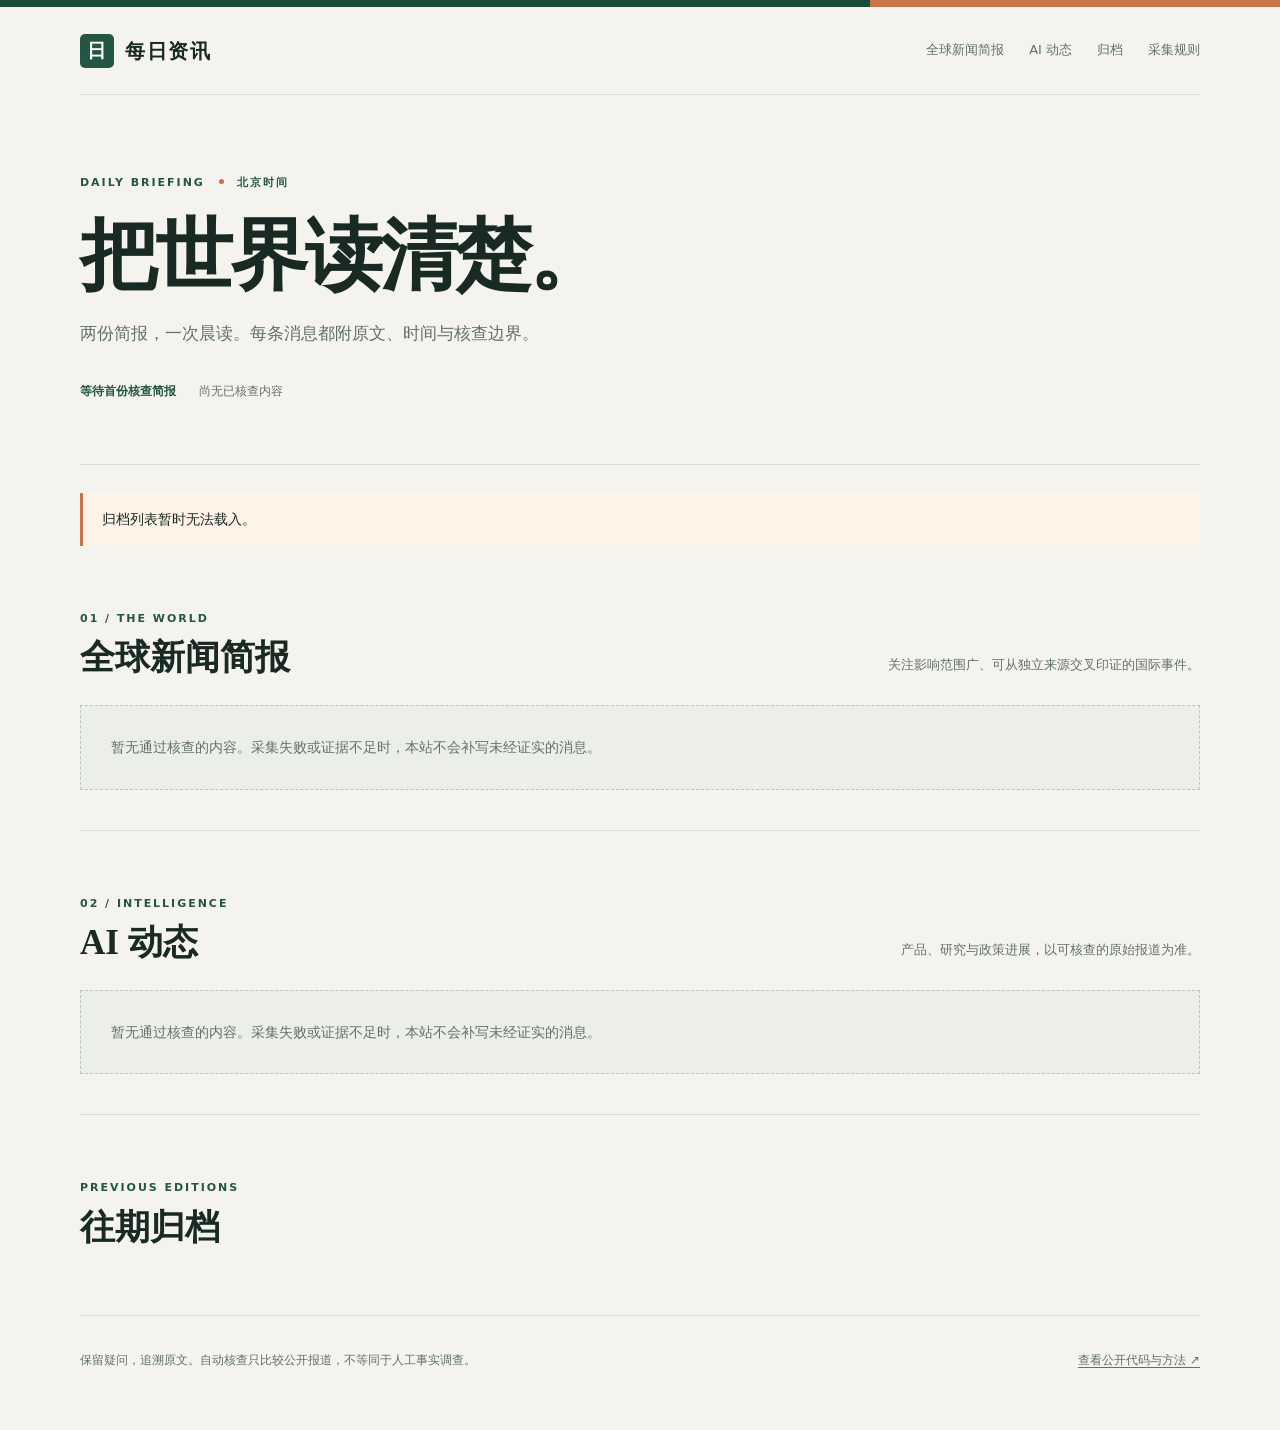
==== index.html @ 649cefb0 "Build daily news site and verified publishing workflow" ====
<!doctype html>
<html lang="zh-CN">
<head>
  <meta charset="utf-8">
  <meta name="viewport" content="width=device-width, initial-scale=1">
  <meta name="theme-color" content="#f5f3ed">
  <meta name="description" content="每日全球新闻与 AI 动态，附原文、时间与核查说明。">
  <title>每日资讯 · 全球新闻与 AI 动态</title>
  <link rel="stylesheet" href="styles.css">
  <script src="app.js" defer></script>
</head>
<body>
  <div class="topline"></div>
  <header class="site-header wrap">
    <a class="brand" href="./" aria-label="每日资讯首页"><span class="brand-mark">日</span><span>每日资讯</span></a>
    <nav aria-label="主导航"><a href="#global">全球新闻简报</a><a href="#ai">AI 动态</a><a href="#archive">归档</a><a href="skills/news-collection/SKILL.md">采集规则</a></nav>
  </header>
  <main class="wrap">
    <section class="hero" aria-labelledby="page-title">
      <div class="eyebrow">DAILY BRIEFING <span class="dot"></span> 北京时间</div>
      <h1 id="page-title">把世界读清楚。</h1>
      <p>两份简报，一次晨读。每条消息都附原文、时间与核查边界。</p>
      <div class="hero-meta"><span id="edition">正在载入最新一期…</span><span id="updated"></span></div>
    </section>
    <div id="notice" class="notice" role="status" hidden></div>
    <section id="global" class="news-section" aria-labelledby="global-title">
      <div class="section-heading"><div><span class="section-number">01 / THE WORLD</span><h2 id="global-title">全球新闻简报</h2></div><p>关注影响范围广、可从独立来源交叉印证的国际事件。</p></div>
      <div id="global-items" class="cards" aria-live="polite"></div>
    </section>
    <section id="ai" class="news-section" aria-labelledby="ai-title">
      <div class="section-heading"><div><span class="section-number">02 / INTELLIGENCE</span><h2 id="ai-title">AI 动态</h2></div><p>产品、研究与政策进展，以可核查的原始报道为准。</p></div>
      <div id="ai-items" class="cards" aria-live="polite"></div>
    </section>
    <section id="archive" class="archive-section" aria-labelledby="archive-title"><div class="section-heading"><div><span class="section-number">PREVIOUS EDITIONS</span><h2 id="archive-title">往期归档</h2></div></div><div id="archive-list" class="archive-list"></div></section>
  </main>
  <footer class="wrap"><div class="footer-rule"></div><p>保留疑问，追溯原文。自动核查只比较公开报道，不等同于人工事实调查。</p><a href="https://github.com/Zhangsfish/daily_tasks">查看公开代码与方法 ↗</a></footer>
</body>
</html>
---- styles.css ----
:root{color-scheme:light;--ink:#192923;--muted:#61716a;--line:#d7ddd4;--paper:#f5f3ed;--card:#fffefa;--green:#235743;--accent:#c97448}*{box-sizing:border-box}html{scroll-behavior:smooth}body{margin:0;background:var(--paper);color:var(--ink);font-family:system-ui,-apple-system,"PingFang SC","Microsoft YaHei",sans-serif;line-height:1.6}a{color:inherit}.wrap{width:min(1120px,calc(100% - 48px));margin:auto}.topline{height:7px;background:linear-gradient(90deg,#194d3a 0 68%,#c97448 68% 100%)}.site-header{display:flex;align-items:center;justify-content:space-between;gap:24px;min-height:88px;border-bottom:1px solid var(--line)}.brand{display:inline-flex;align-items:center;gap:11px;text-decoration:none;font-size:20px;font-weight:800;letter-spacing:.08em;white-space:nowrap}.brand-mark{display:grid;place-items:center;width:34px;height:34px;border-radius:5px;background:var(--green);color:white;font-size:19px}.site-header nav{display:flex;gap:25px;flex-wrap:wrap}.site-header nav a{font-size:13px;text-decoration:none;color:var(--muted)}.site-header nav a:hover,.archive-list a:hover,footer a:hover{color:var(--accent)}.hero{padding:79px 0 63px;border-bottom:1px solid var(--line)}.eyebrow,.section-number{font-size:11px;letter-spacing:.18em;font-weight:800;color:var(--green)}.dot{display:inline-block;width:5px;height:5px;background:var(--accent);border-radius:50%;margin:0 8px 2px}.hero h1{font-family:Georgia,"Noto Serif SC",serif;font-weight:600;font-size:clamp(42px,7vw,78px);line-height:1.16;letter-spacing:-.04em;margin:19px 0}.hero>p{font-size:17px;color:var(--muted);margin:0}.hero-meta{display:flex;gap:23px;flex-wrap:wrap;margin-top:35px;font-size:12px;font-weight:700;color:var(--green)}.hero-meta span+span{color:var(--muted);font-weight:400}.notice{margin-top:28px;padding:15px 19px;background:#fff3e7;border-left:3px solid var(--accent);font-size:14px}.news-section,.archive-section{padding:58px 0 40px;border-bottom:1px solid var(--line)}.section-heading{display:flex;justify-content:space-between;align-items:end;gap:24px;margin-bottom:25px}.section-heading h2{font-family:Georgia,"Noto Serif SC",serif;font-size:35px;line-height:1.25;margin:7px 0 0;font-weight:600}.section-heading p{max-width:340px;color:var(--muted);font-size:13px;margin:0 0 4px}.cards{display:grid;grid-template-columns:repeat(2,minmax(0,1fr));gap:16px}.card{background:var(--card);border:1px solid var(--line);padding:28px 29px;min-height:230px;display:flex;flex-direction:column}.card-top{display:flex;justify-content:space-between;gap:10px;color:var(--green);font-size:11px;font-weight:700}.card h3{font-family:Georgia,"Noto Serif SC",serif;font-size:22px;line-height:1.42;font-weight:600;margin:18px 0 15px}.card h3 a{text-decoration:none}.card h3 a:hover{text-decoration:underline;text-decoration-color:var(--accent)}.card p{font-size:12px;color:var(--muted);margin:0}.card .source-row{margin-top:auto;padding-top:20px;display:flex;flex-wrap:wrap;gap:8px 16px}.source-row a{color:var(--green);font-size:12px;text-underline-offset:3px}.uncertainty{border-top:1px solid var(--line);padding-top:14px;margin-top:18px!important}.empty{background:#ecefe9;border:1px dashed #bac8bc;padding:30px;color:var(--muted);grid-column:1/-1;font-size:14px}.archive-list{display:flex;gap:12px;flex-wrap:wrap}.archive-list button{background:var(--card);border:1px solid var(--line);padding:10px 16px;cursor:pointer;font:inherit;color:var(--green)}.archive-list button:hover,.archive-list button[aria-current="true"]{border-color:var(--green);background:#e6eee7}footer{padding:35px 0 60px;display:flex;justify-content:space-between;gap:20px;color:var(--muted);font-size:12px}.footer-rule{display:none}footer p{margin:0}footer a{white-space:nowrap;text-underline-offset:3px}@media(max-width:700px){.wrap{width:min(100% - 32px,1120px)}.site-header{align-items:flex-start;flex-direction:column;padding:18px 0;gap:13px}.site-header nav{gap:10px 17px}.hero{padding:56px 0}.section-heading{display:block}.section-heading p{margin-top:10px}.cards{grid-template-columns:1fr}.card{min-height:0}footer{flex-direction:column}}
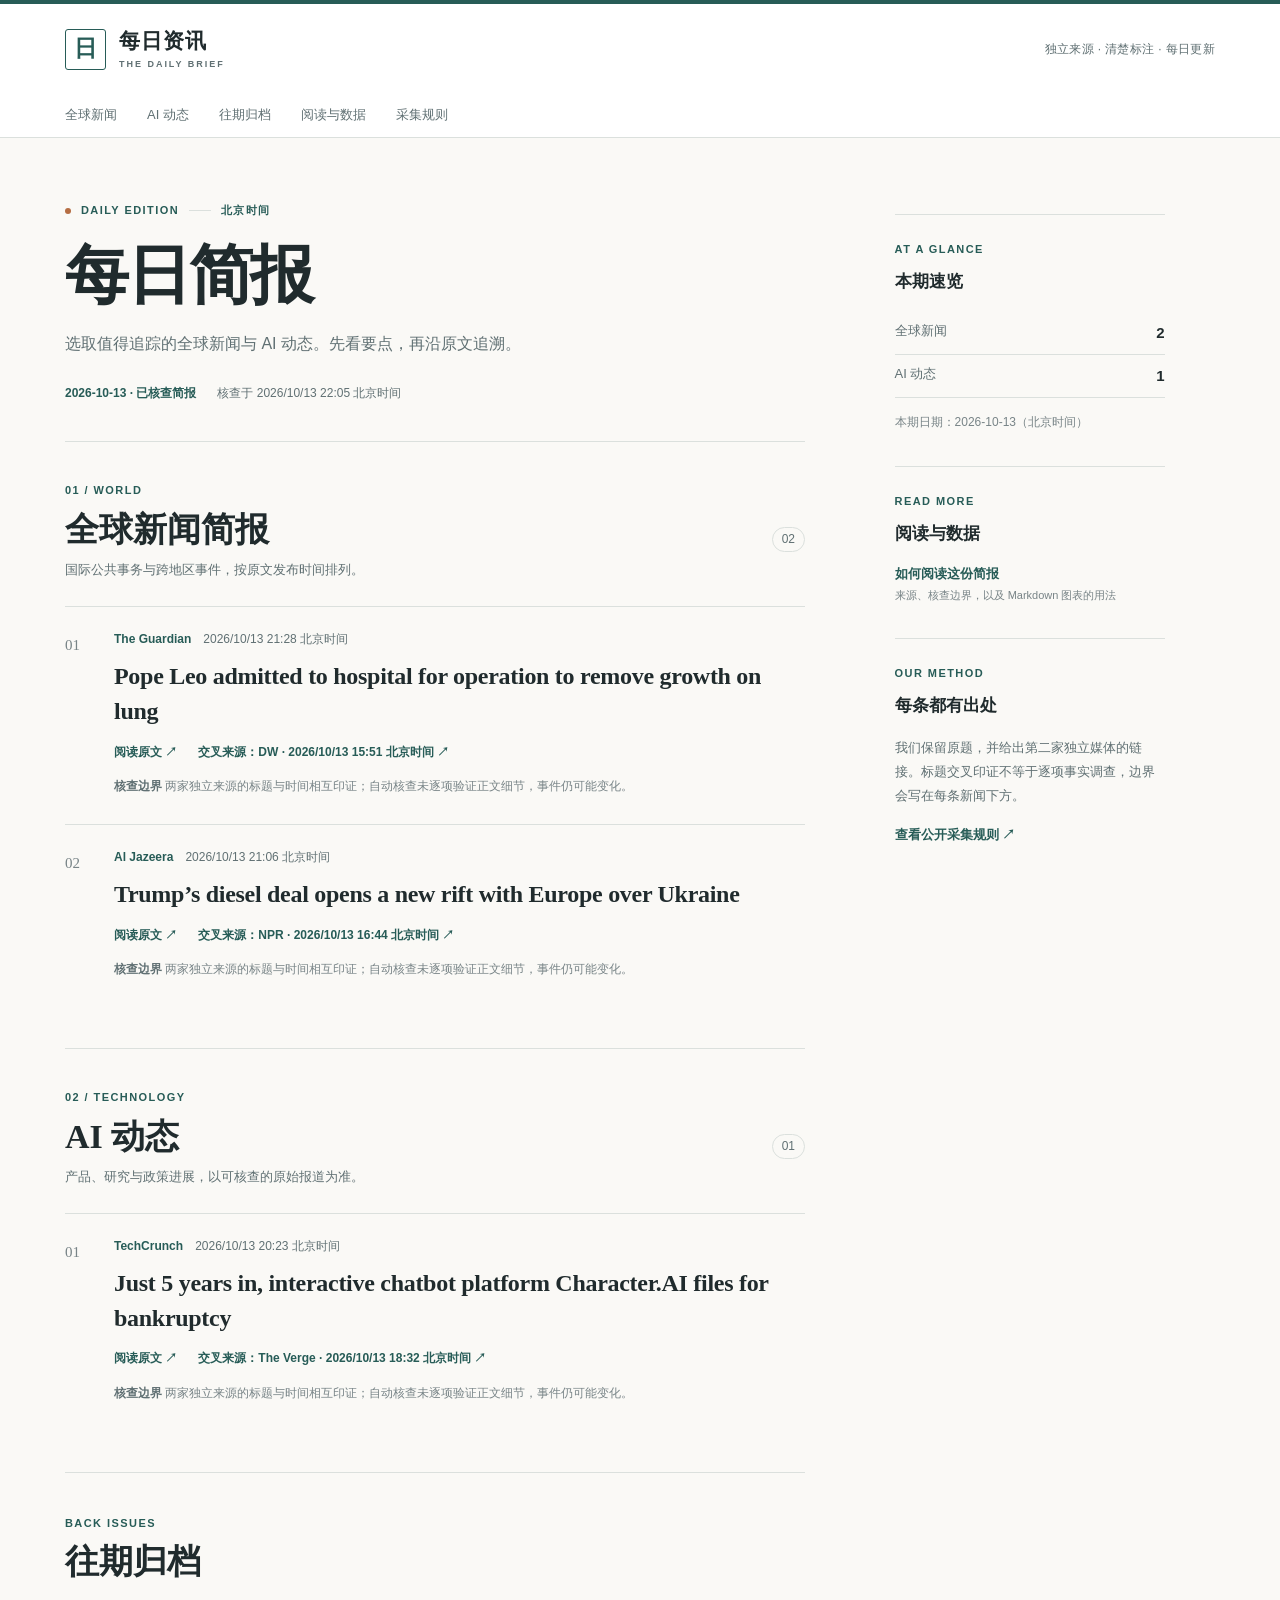
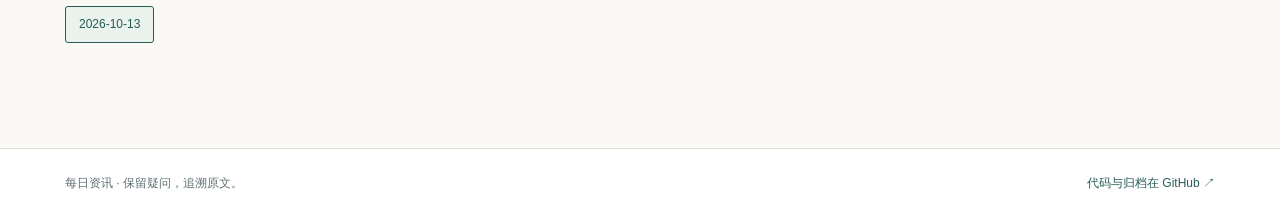
==== commit a1f1600b: "Redesign news reader and add Markdown chart articles" ====
--- a/index.html
+++ b/index.html
@@ -3,36 +3,85 @@
 <head>
   <meta charset="utf-8">
   <meta name="viewport" content="width=device-width, initial-scale=1">
-  <meta name="theme-color" content="#f5f3ed">
-  <meta name="description" content="每日全球新闻与 AI 动态，附原文、时间与核查说明。">
+  <meta name="theme-color" content="#faf9f6">
+  <meta name="description" content="每日全球新闻与 AI 动态。原文可追溯，时间与核查边界清晰可见。">
   <title>每日资讯 · 全球新闻与 AI 动态</title>
+  <link rel="icon" href="favicon.svg" type="image/svg+xml">
   <link rel="stylesheet" href="styles.css">
   <script src="app.js" defer></script>
 </head>
 <body>
-  <div class="topline"></div>
-  <header class="site-header wrap">
-    <a class="brand" href="./" aria-label="每日资讯首页"><span class="brand-mark">日</span><span>每日资讯</span></a>
-    <nav aria-label="主导航"><a href="#global">全球新闻简报</a><a href="#ai">AI 动态</a><a href="#archive">归档</a><a href="skills/news-collection/SKILL.md">采集规则</a></nav>
+  <a class="skip-link" href="#main">跳到正文</a>
+  <header class="site-header">
+    <div class="masthead wrap">
+      <a class="brand" href="./" aria-label="每日资讯首页">
+        <span class="brand-symbol" aria-hidden="true">日</span>
+        <span class="brand-name">每日资讯<small>THE DAILY BRIEF</small></span>
+      </a>
+      <div class="masthead-note">独立来源 · 清楚标注 · 每日更新</div>
+    </div>
+    <nav class="site-nav wrap" aria-label="主导航">
+      <a href="#global">全球新闻</a>
+      <a href="#ai">AI 动态</a>
+      <a href="#archive">往期归档</a>
+      <a href="article.html?slug=reading-guide">阅读与数据</a>
+      <a href="skills/news-collection/SKILL.md">采集规则</a>
+    </nav>
   </header>
-  <main class="wrap">
-    <section class="hero" aria-labelledby="page-title">
-      <div class="eyebrow">DAILY BRIEFING <span class="dot"></span> 北京时间</div>
-      <h1 id="page-title">把世界读清楚。</h1>
-      <p>两份简报，一次晨读。每条消息都附原文、时间与核查边界。</p>
-      <div class="hero-meta"><span id="edition">正在载入最新一期…</span><span id="updated"></span></div>
-    </section>
-    <div id="notice" class="notice" role="status" hidden></div>
-    <section id="global" class="news-section" aria-labelledby="global-title">
-      <div class="section-heading"><div><span class="section-number">01 / THE WORLD</span><h2 id="global-title">全球新闻简报</h2></div><p>关注影响范围广、可从独立来源交叉印证的国际事件。</p></div>
-      <div id="global-items" class="cards" aria-live="polite"></div>
-    </section>
-    <section id="ai" class="news-section" aria-labelledby="ai-title">
-      <div class="section-heading"><div><span class="section-number">02 / INTELLIGENCE</span><h2 id="ai-title">AI 动态</h2></div><p>产品、研究与政策进展，以可核查的原始报道为准。</p></div>
-      <div id="ai-items" class="cards" aria-live="polite"></div>
-    </section>
-    <section id="archive" class="archive-section" aria-labelledby="archive-title"><div class="section-heading"><div><span class="section-number">PREVIOUS EDITIONS</span><h2 id="archive-title">往期归档</h2></div></div><div id="archive-list" class="archive-list"></div></section>
+
+  <main id="main" class="wrap page-grid">
+    <div class="primary-column">
+      <section class="intro" aria-labelledby="page-title">
+        <div class="overline"><span class="live-dot" aria-hidden="true"></span> DAILY EDITION <span class="overline-rule"></span> 北京时间</div>
+        <h1 id="page-title">每日简报</h1>
+        <p class="intro-description">选取值得追踪的全球新闻与 AI 动态。先看要点，再沿原文追溯。</p>
+        <div class="edition-meta"><span id="edition">正在载入最新一期…</span><span id="updated"></span></div>
+      </section>
+
+      <div id="notice" class="notice" role="status" hidden></div>
+
+      <section id="global" class="news-section" aria-labelledby="global-title">
+        <div class="section-heading"><div><span class="section-kicker">01 / WORLD</span><h2 id="global-title">全球新闻简报</h2></div><span class="section-count" id="global-count"></span></div>
+        <p class="section-description">国际公共事务与跨地区事件，按原文发布时间排列。</p>
+        <div id="global-items" class="story-list" aria-live="polite"></div>
+      </section>
+
+      <section id="ai" class="news-section" aria-labelledby="ai-title">
+        <div class="section-heading"><div><span class="section-kicker">02 / TECHNOLOGY</span><h2 id="ai-title">AI 动态</h2></div><span class="section-count" id="ai-count"></span></div>
+        <p class="section-description">产品、研究与政策进展，以可核查的原始报道为准。</p>
+        <div id="ai-items" class="story-list" aria-live="polite"></div>
+      </section>
+
+      <section id="archive" class="archive-section" aria-labelledby="archive-title">
+        <div class="section-heading"><div><span class="section-kicker">BACK ISSUES</span><h2 id="archive-title">往期归档</h2></div></div>
+        <div id="archive-list" class="archive-list"></div>
+      </section>
+    </div>
+
+    <aside class="sidebar" aria-label="简报说明">
+      <section class="side-block">
+        <span class="side-kicker">AT A GLANCE</span>
+        <h2>本期速览</h2>
+        <div class="side-stat"><span>全球新闻</span><strong id="side-global-count">—</strong></div>
+        <div class="side-stat"><span>AI 动态</span><strong id="side-ai-count">—</strong></div>
+        <p id="side-date" class="side-note">等待简报载入</p>
+      </section>
+      <section class="side-block">
+        <span class="side-kicker">READ MORE</span>
+        <h2>阅读与数据</h2>
+        <div id="notes-list" class="notes-list"><span class="side-note">正在载入…</span></div>
+      </section>
+      <section class="side-block side-method">
+        <span class="side-kicker">OUR METHOD</span>
+        <h2>每条都有出处</h2>
+        <p>我们保留原题，并给出第二家独立媒体的链接。标题交叉印证不等于逐项事实调查，边界会写在每条新闻下方。</p>
+        <a href="skills/news-collection/SKILL.md">查看公开采集规则 <span aria-hidden="true">↗</span></a>
+      </section>
+    </aside>
   </main>
-  <footer class="wrap"><div class="footer-rule"></div><p>保留疑问，追溯原文。自动核查只比较公开报道，不等同于人工事实调查。</p><a href="https://github.com/Zhangsfish/daily_tasks">查看公开代码与方法 ↗</a></footer>
+
+  <footer class="site-footer">
+    <div class="wrap footer-inner"><span>每日资讯 · 保留疑问，追溯原文。</span><a href="https://github.com/Zhangsfish/daily_tasks">代码与归档在 GitHub <span aria-hidden="true">↗</span></a></div>
+  </footer>
 </body>
 </html>
--- a/styles.css
+++ b/styles.css
@@ -1 +1,154 @@
-:root{color-scheme:light;--ink:#192923;--muted:#61716a;--line:#d7ddd4;--paper:#f5f3ed;--card:#fffefa;--green:#235743;--accent:#c97448}*{box-sizing:border-box}html{scroll-behavior:smooth}body{margin:0;background:var(--paper);color:var(--ink);font-family:system-ui,-apple-system,"PingFang SC","Microsoft YaHei",sans-serif;line-height:1.6}a{color:inherit}.wrap{width:min(1120px,calc(100% - 48px));margin:auto}.topline{height:7px;background:linear-gradient(90deg,#194d3a 0 68%,#c97448 68% 100%)}.site-header{display:flex;align-items:center;justify-content:space-between;gap:24px;min-height:88px;border-bottom:1px solid var(--line)}.brand{display:inline-flex;align-items:center;gap:11px;text-decoration:none;font-size:20px;font-weight:800;letter-spacing:.08em;white-space:nowrap}.brand-mark{display:grid;place-items:center;width:34px;height:34px;border-radius:5px;background:var(--green);color:white;font-size:19px}.site-header nav{display:flex;gap:25px;flex-wrap:wrap}.site-header nav a{font-size:13px;text-decoration:none;color:var(--muted)}.site-header nav a:hover,.archive-list a:hover,footer a:hover{color:var(--accent)}.hero{padding:79px 0 63px;border-bottom:1px solid var(--line)}.eyebrow,.section-number{font-size:11px;letter-spacing:.18em;font-weight:800;color:var(--green)}.dot{display:inline-block;width:5px;height:5px;background:var(--accent);border-radius:50%;margin:0 8px 2px}.hero h1{font-family:Georgia,"Noto Serif SC",serif;font-weight:600;font-size:clamp(42px,7vw,78px);line-height:1.16;letter-spacing:-.04em;margin:19px 0}.hero>p{font-size:17px;color:var(--muted);margin:0}.hero-meta{display:flex;gap:23px;flex-wrap:wrap;margin-top:35px;font-size:12px;font-weight:700;color:var(--green)}.hero-meta span+span{color:var(--muted);font-weight:400}.notice{margin-top:28px;padding:15px 19px;background:#fff3e7;border-left:3px solid var(--accent);font-size:14px}.news-section,.archive-section{padding:58px 0 40px;border-bottom:1px solid var(--line)}.section-heading{display:flex;justify-content:space-between;align-items:end;gap:24px;margin-bottom:25px}.section-heading h2{font-family:Georgia,"Noto Serif SC",serif;font-size:35px;line-height:1.25;margin:7px 0 0;font-weight:600}.section-heading p{max-width:340px;color:var(--muted);font-size:13px;margin:0 0 4px}.cards{display:grid;grid-template-columns:repeat(2,minmax(0,1fr));gap:16px}.card{background:var(--card);border:1px solid var(--line);padding:28px 29px;min-height:230px;display:flex;flex-direction:column}.card-top{display:flex;justify-content:space-between;gap:10px;color:var(--green);font-size:11px;font-weight:700}.card h3{font-family:Georgia,"Noto Serif SC",serif;font-size:22px;line-height:1.42;font-weight:600;margin:18px 0 15px}.card h3 a{text-decoration:none}.card h3 a:hover{text-decoration:underline;text-decoration-color:var(--accent)}.card p{font-size:12px;color:var(--muted);margin:0}.card .source-row{margin-top:auto;padding-top:20px;display:flex;flex-wrap:wrap;gap:8px 16px}.source-row a{color:var(--green);font-size:12px;text-underline-offset:3px}.uncertainty{border-top:1px solid var(--line);padding-top:14px;margin-top:18px!important}.empty{background:#ecefe9;border:1px dashed #bac8bc;padding:30px;color:var(--muted);grid-column:1/-1;font-size:14px}.archive-list{display:flex;gap:12px;flex-wrap:wrap}.archive-list button{background:var(--card);border:1px solid var(--line);padding:10px 16px;cursor:pointer;font:inherit;color:var(--green)}.archive-list button:hover,.archive-list button[aria-current="true"]{border-color:var(--green);background:#e6eee7}footer{padding:35px 0 60px;display:flex;justify-content:space-between;gap:20px;color:var(--muted);font-size:12px}.footer-rule{display:none}footer p{margin:0}footer a{white-space:nowrap;text-underline-offset:3px}@media(max-width:700px){.wrap{width:min(100% - 32px,1120px)}.site-header{align-items:flex-start;flex-direction:column;padding:18px 0;gap:13px}.site-header nav{gap:10px 17px}.hero{padding:56px 0}.section-heading{display:block}.section-heading p{margin-top:10px}.cards{grid-template-columns:1fr}.card{min-height:0}footer{flex-direction:column}}
+:root {
+  color-scheme: light;
+  --paper: #faf9f6;
+  --surface: #ffffff;
+  --ink: #202b2d;
+  --muted: #607073;
+  --soft: #788487;
+  --line: #dbe0dd;
+  --accent: #275c57;
+  --accent-soft: #eaf2ee;
+  --warm: #b56d43;
+  --measure: 740px;
+}
+
+* { box-sizing: border-box; }
+html { scroll-behavior: smooth; }
+body { margin: 0; background: var(--paper); color: var(--ink); font-family: -apple-system, BlinkMacSystemFont, "Segoe UI", "PingFang SC", "Microsoft YaHei", sans-serif; line-height: 1.6; }
+button, input { font: inherit; }
+a { color: inherit; }
+a:focus-visible, button:focus-visible { outline: 2px solid var(--accent); outline-offset: 4px; }
+.wrap { width: min(1150px, calc(100% - 52px)); margin-inline: auto; }
+.skip-link { position: absolute; top: -60px; left: 16px; z-index: 10; background: var(--ink); color: white; padding: 8px 14px; }
+.skip-link:focus { top: 10px; }
+
+.site-header { border-top: 4px solid var(--accent); border-bottom: 1px solid var(--line); background: var(--surface); }
+.masthead { min-height: 91px; display: flex; align-items: center; justify-content: space-between; gap: 24px; }
+.brand { display: inline-flex; align-items: center; gap: 13px; text-decoration: none; }
+.brand-symbol { display: grid; place-items: center; width: 41px; height: 41px; border: 1px solid var(--accent); border-radius: 3px; color: var(--accent); font-family: Georgia, "Noto Serif SC", serif; font-size: 23px; font-weight: 700; }
+.brand-name { display: flex; flex-direction: column; color: var(--ink); font-size: 21px; font-weight: 750; letter-spacing: .05em; line-height: 1.17; }
+.brand-name small { margin-top: 5px; color: var(--muted); font-size: 9px; font-weight: 700; letter-spacing: .22em; }
+.masthead-note { color: var(--muted); font-size: 12px; letter-spacing: .03em; }
+.site-nav { display: flex; align-items: center; gap: 30px; min-height: 42px; }
+.site-nav a { align-self: stretch; display: inline-flex; align-items: center; border-bottom: 2px solid transparent; color: var(--muted); font-size: 13px; text-decoration: none; white-space: nowrap; }
+.site-nav a:hover, .site-nav a[aria-current="page"] { border-bottom-color: var(--accent); color: var(--accent); }
+
+.page-grid, .article-layout { display: grid; grid-template-columns: minmax(0, var(--measure)) minmax(220px, 270px); column-gap: clamp(44px, 7vw, 112px); align-items: start; padding-top: 64px; padding-bottom: 95px; }
+.primary-column, .article-main { min-width: 0; }
+.intro { padding-bottom: 38px; }
+.overline, .section-kicker, .side-kicker { color: var(--accent); font-size: 11px; font-weight: 750; letter-spacing: .13em; }
+.overline { display: flex; align-items: center; gap: 10px; }
+.live-dot { display: inline-block; width: 6px; height: 6px; border-radius: 50%; background: var(--warm); }
+.overline-rule { width: 22px; height: 1px; background: var(--line); }
+.intro h1, .article-header h1 { margin: 17px 0 14px; font-family: Georgia, "Noto Serif SC", serif; font-size: clamp(44px, 5vw, 65px); font-weight: 600; letter-spacing: -.035em; line-height: 1.22; }
+.intro-description { margin: 0; color: var(--muted); font-size: 16px; line-height: 1.9; }
+.edition-meta { display: flex; flex-wrap: wrap; gap: 8px 21px; margin-top: 25px; color: var(--muted); font-size: 12px; }
+.edition-meta span:first-child { color: var(--accent); font-weight: 700; }
+.notice { margin: 4px 0 25px; padding: 12px 16px; border-left: 3px solid var(--warm); background: #fff3ea; color: #654c3a; font-size: 13px; }
+
+.news-section { padding: 34px 0 41px; border-top: 1px solid var(--line); scroll-margin-top: 20px; }
+.section-heading { display: flex; align-items: end; justify-content: space-between; gap: 20px; }
+.section-heading h2 { margin: 6px 0 0; font-family: Georgia, "Noto Serif SC", serif; font-size: clamp(27px, 3vw, 34px); font-weight: 600; line-height: 1.3; }
+.section-count { min-width: 33px; padding: 2px 9px; border: 1px solid var(--line); border-radius: 99px; color: var(--muted); font-size: 12px; text-align: center; }
+.section-description { margin: 8px 0 25px; color: var(--muted); font-size: 13px; }
+.story { display: grid; grid-template-columns: 35px minmax(0, 1fr); gap: 14px; padding: 23px 0 27px; border-top: 1px solid var(--line); }
+.story-number { padding-top: 3px; color: var(--soft); font-family: Georgia, serif; font-size: 15px; }
+.story-meta { display: flex; flex-wrap: wrap; align-items: center; gap: 6px 12px; color: var(--muted); font-size: 12px; }
+.story-source { color: var(--accent); font-weight: 700; }
+.story-title { margin: 10px 0 14px; font-family: Georgia, "Noto Serif SC", serif; font-size: clamp(20px, 2.2vw, 24px); font-weight: 600; line-height: 1.45; letter-spacing: -.012em; }
+.story-title a { text-decoration: none; }
+.story-title a:hover { color: var(--accent); text-decoration: underline; text-decoration-thickness: 1px; text-underline-offset: 4px; }
+.story-links { display: flex; flex-wrap: wrap; gap: 7px 21px; }
+.story-links a { color: var(--accent); font-size: 12px; font-weight: 650; text-decoration: none; }
+.story-links a:hover { text-decoration: underline; text-underline-offset: 3px; }
+.story-uncertainty { margin: 14px 0 0; color: var(--soft); font-size: 12px; line-height: 1.75; }
+.story-uncertainty strong { color: var(--muted); font-weight: 650; }
+.empty { padding: 24px 0; border-top: 1px solid var(--line); color: var(--muted); font-size: 14px; line-height: 1.8; }
+
+.archive-section { padding: 36px 0 10px; border-top: 1px solid var(--line); scroll-margin-top: 20px; }
+.archive-list { display: flex; flex-wrap: wrap; gap: 10px; margin-top: 22px; }
+.archive-list button { padding: 8px 13px; border: 1px solid var(--line); border-radius: 3px; background: var(--surface); color: var(--muted); font-size: 12px; cursor: pointer; }
+.archive-list button:hover, .archive-list button[aria-current="true"] { border-color: var(--accent); color: var(--accent); background: var(--accent-soft); }
+
+.sidebar { min-width: 0; padding-top: 12px; }
+.side-block { padding: 20px 0 26px; border-top: 1px solid var(--line); }
+.side-block + .side-block { margin-top: 8px; }
+.side-block h2 { margin: 7px 0 17px; font-size: 17px; font-weight: 690; }
+.side-stat { display: flex; justify-content: space-between; gap: 12px; padding: 9px 0; border-bottom: 1px solid var(--line); color: var(--muted); font-size: 13px; }
+.side-stat strong { color: var(--ink); font-size: 15px; }
+.side-note { display: block; margin: 14px 0 0; color: var(--soft); font-size: 12px; line-height: 1.7; }
+.side-method p { margin: 0 0 13px; color: var(--muted); font-size: 13px; line-height: 1.85; }
+.side-method a, .note-link { color: var(--accent); font-size: 13px; font-weight: 650; text-decoration: none; }
+.side-method a:hover, .note-link:hover { text-decoration: underline; text-underline-offset: 3px; }
+.notes-list { display: grid; gap: 12px; }
+.note-link { display: grid; gap: 2px; }
+.note-link small { color: var(--soft); font-size: 11px; font-weight: 400; }
+
+.site-footer { border-top: 1px solid var(--line); background: var(--surface); }
+.footer-inner { display: flex; justify-content: space-between; flex-wrap: wrap; gap: 12px; padding-block: 25px; color: var(--muted); font-size: 12px; }
+.footer-inner a { color: var(--accent); text-decoration: none; }
+.footer-inner a:hover { text-decoration: underline; }
+
+.article-layout { padding-top: 52px; }
+.back-link { color: var(--accent); font-size: 12px; text-decoration: none; }
+.back-link:hover { text-decoration: underline; }
+.article-header { padding: 47px 0 34px; border-bottom: 1px solid var(--line); }
+.article-header h1 { font-size: clamp(39px, 5vw, 57px); }
+.article-header p { margin: 0; color: var(--muted); font-size: 16px; line-height: 1.8; }
+.article-header .edition-meta { margin-top: 19px; }
+.article-sidebar { padding-top: 48px; }
+.article-toc { display: grid; gap: 11px; }
+.article-toc a { color: var(--muted); font-size: 13px; text-decoration: none; }
+.article-toc a:hover { color: var(--accent); text-decoration: underline; }
+
+.prose { color: var(--ink); font-size: 16px; line-height: 1.88; overflow-wrap: break-word; }
+.prose h2, .prose h3 { scroll-margin-top: 24px; font-family: Georgia, "Noto Serif SC", serif; line-height: 1.35; }
+.prose h2 { margin: 48px 0 17px; padding-top: 28px; border-top: 1px solid var(--line); font-size: 27px; }
+.prose h3 { margin: 32px 0 12px; font-size: 21px; }
+.prose p, .prose ul, .prose ol, .prose blockquote, .prose table { margin: 0 0 21px; }
+.prose li { padding-left: 4px; }
+.prose li + li { margin-top: 5px; }
+.prose a { color: var(--accent); text-decoration-thickness: 1px; text-underline-offset: 3px; }
+.prose blockquote { margin-inline: 0; padding: 2px 0 2px 18px; border-left: 3px solid var(--accent); color: var(--muted); }
+.prose blockquote p:last-child { margin-bottom: 0; }
+.prose code { padding: 2px 5px; border-radius: 3px; background: #eff1ef; font-size: .87em; }
+.prose pre { max-width: 100%; overflow-x: auto; padding: 18px 20px; border: 1px solid var(--line); border-radius: 4px; background: #f2f3f0; font-size: 13px; line-height: 1.6; }
+.prose pre code { padding: 0; background: transparent; }
+.prose img { max-width: 100%; height: auto; }
+.prose table { display: block; width: 100%; max-width: 100%; overflow-x: auto; border-collapse: collapse; font-size: 14px; }
+.prose th, .prose td { padding: 9px 15px; border: 1px solid var(--line); text-align: left; }
+.prose th { background: #f1f4f1; }
+.prose hr { height: 1px; margin: 32px 0; border: 0; background: var(--line); }
+
+.chart { margin: 28px 0 32px; padding: 20px 22px 17px; border: 1px solid var(--line); border-radius: 4px; background: var(--surface); }
+.chart-title { margin: 0 0 4px; font-size: 16px; font-weight: 690; }
+.chart-svg { display: block; width: 100%; height: auto; margin-top: 9px; }
+.chart-caption { display: flex; flex-wrap: wrap; gap: 5px 15px; margin-top: 8px; color: var(--muted); font-size: 11px; line-height: 1.5; }
+.chart-caption a { font-size: inherit; }
+.chart-error { color: #9b4c34; font-size: 13px; }
+
+@media (max-width: 900px) {
+  .page-grid, .article-layout { grid-template-columns: minmax(0, 1fr); gap: 50px; }
+  .primary-column, .article-main { width: min(100%, var(--measure)); }
+  .sidebar { display: grid; grid-template-columns: repeat(2, minmax(0, 1fr)); gap: 0 28px; width: min(100%, var(--measure)); padding-top: 0; }
+  .side-block + .side-block { margin-top: 0; }
+  .article-sidebar { padding-top: 0; }
+}
+@media (max-width: 620px) {
+  .wrap { width: min(100% - 32px, 1150px); }
+  .masthead { min-height: 79px; }
+  .masthead-note { display: none; }
+  .site-nav { gap: 22px; overflow-x: auto; }
+  .page-grid, .article-layout { padding-top: 43px; padding-bottom: 58px; }
+  .intro { padding-bottom: 30px; }
+  .story { grid-template-columns: 24px minmax(0, 1fr); gap: 10px; }
+  .story-title { font-size: 21px; }
+  .sidebar { grid-template-columns: 1fr; }
+  .side-block + .side-block { margin-top: 4px; }
+  .article-header { padding-top: 36px; }
+  .prose { font-size: 15px; }
+  .chart { padding: 15px 12px; }
+}
+@media (prefers-reduced-motion: reduce) {
+  html { scroll-behavior: auto; }
+}
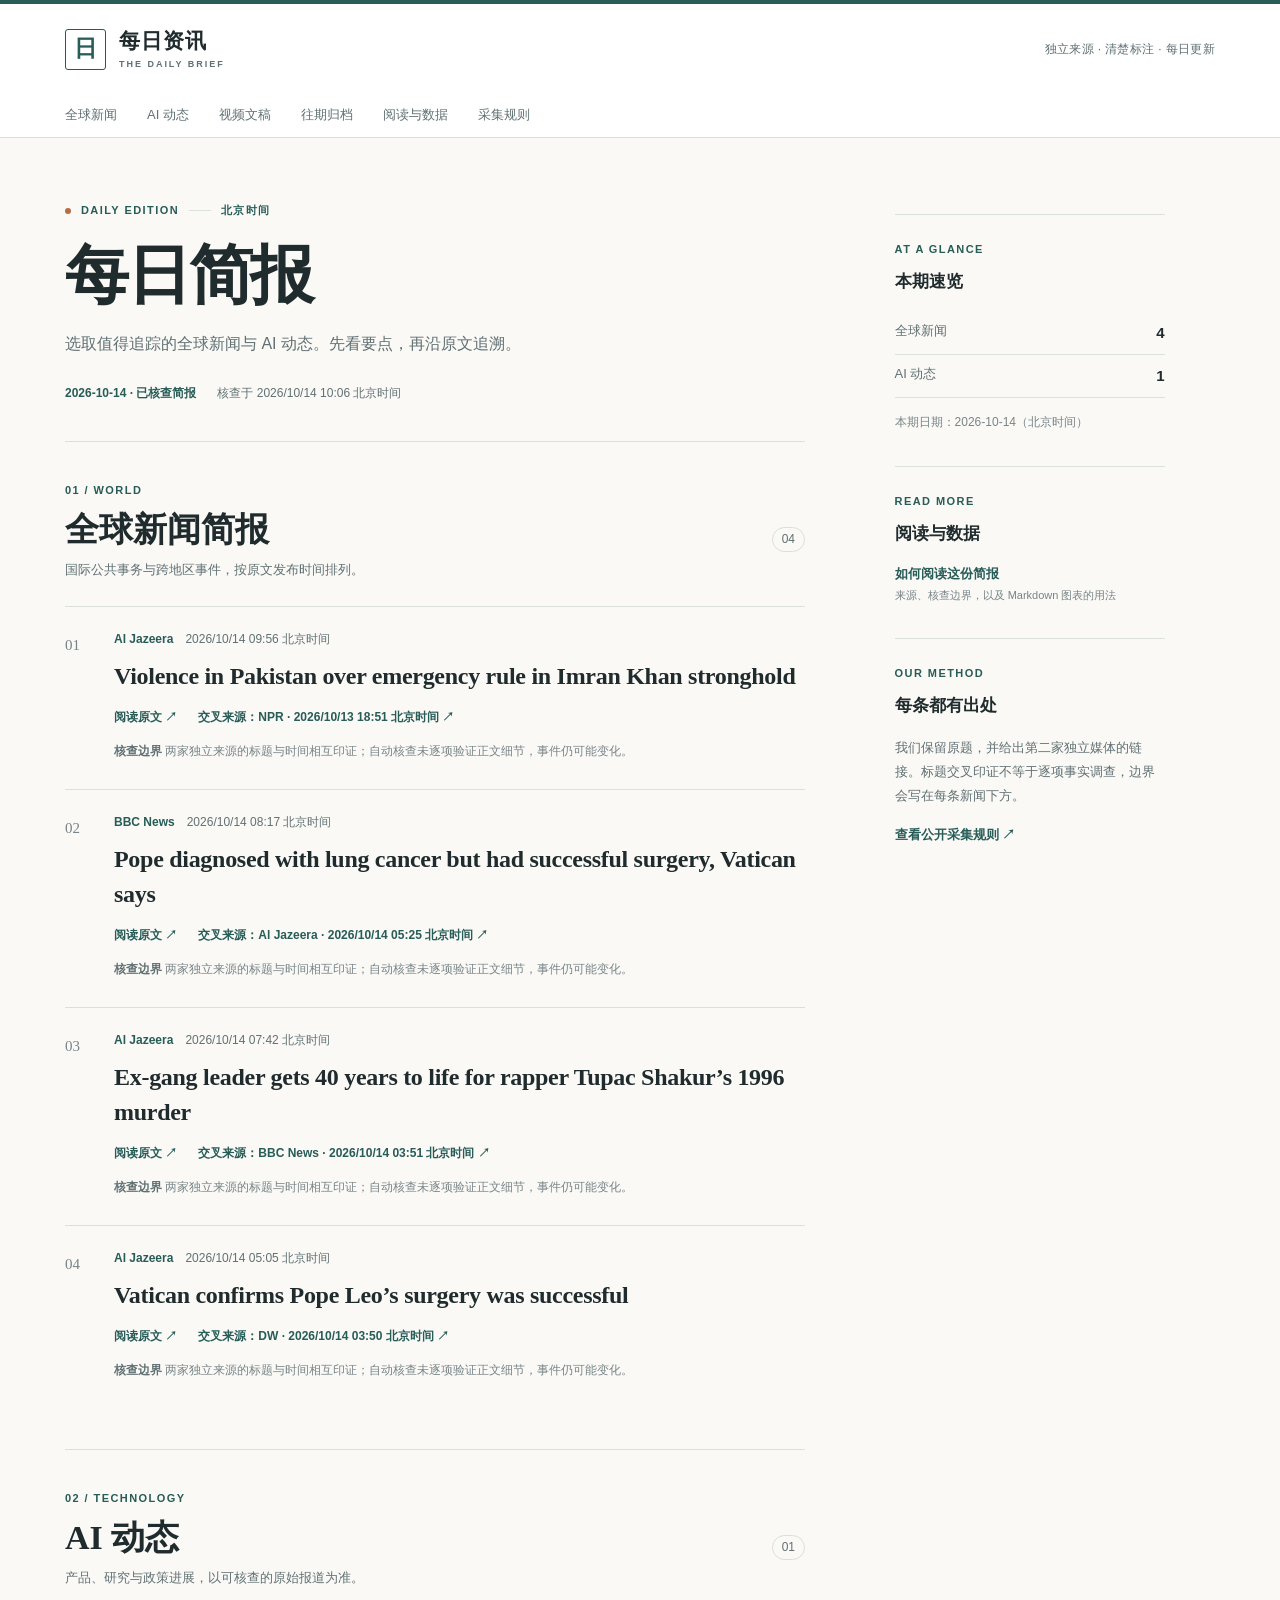
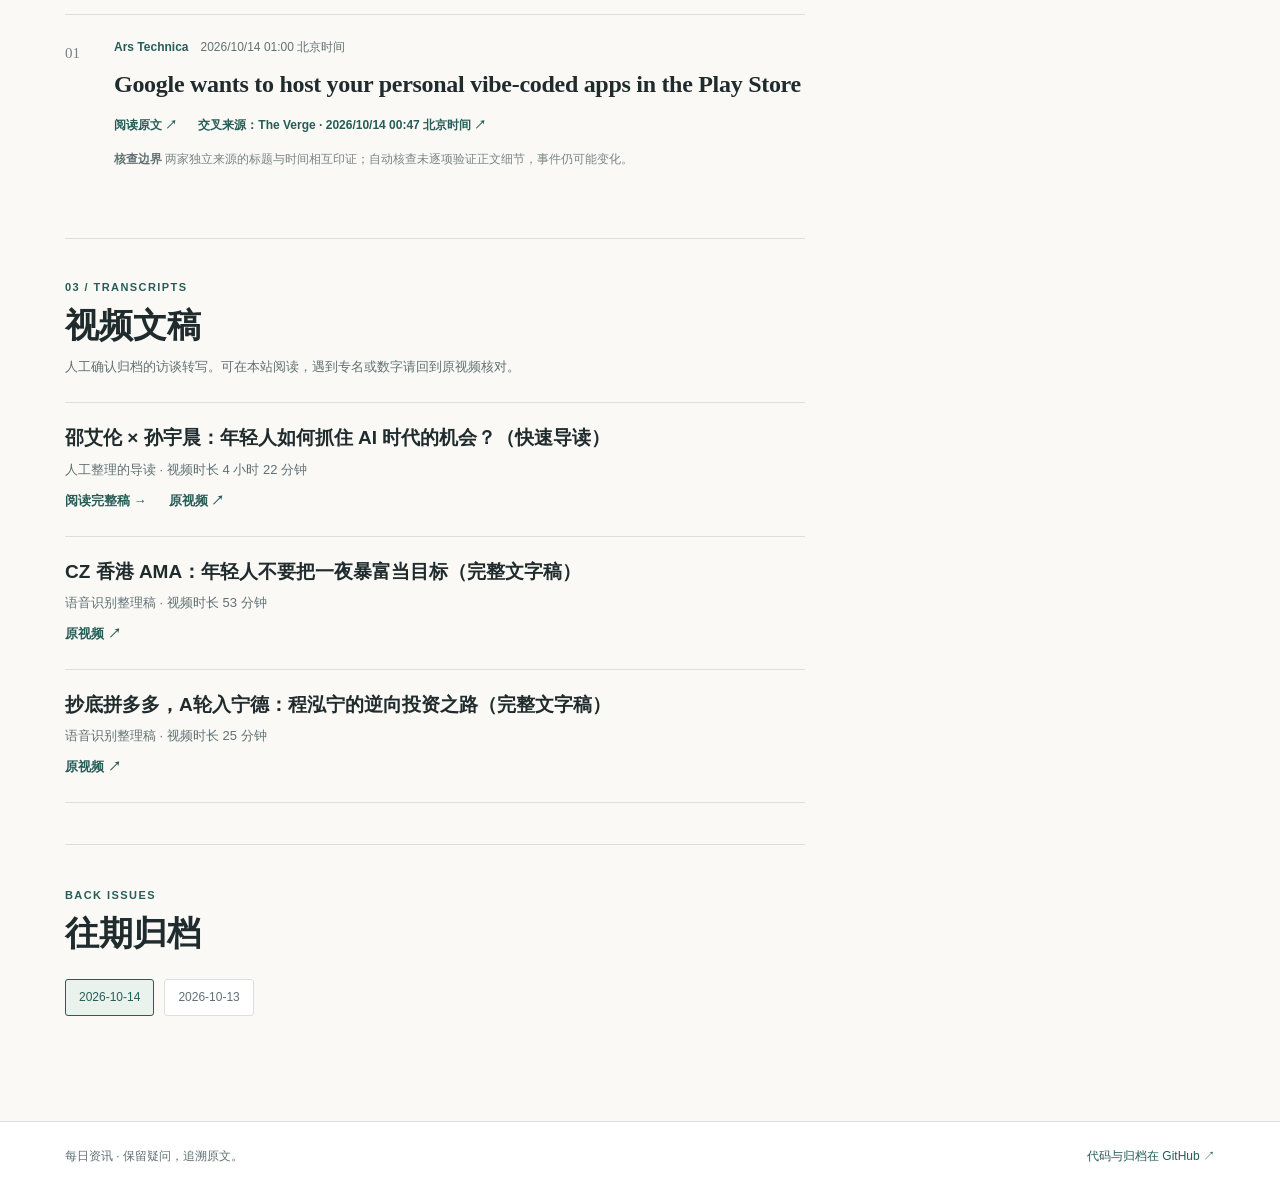
==== commit 315dbe50: "Publish video transcripts in reading section" ====
--- a/index.html
+++ b/index.html
@@ -23,6 +23,7 @@
     <nav class="site-nav wrap" aria-label="主导航">
       <a href="#global">全球新闻</a>
       <a href="#ai">AI 动态</a>
+      <a href="#transcripts">视频文稿</a>
       <a href="#archive">往期归档</a>
       <a href="article.html?slug=reading-guide">阅读与数据</a>
       <a href="skills/news-collection/SKILL.md">采集规则</a>
@@ -50,6 +51,12 @@
         <div class="section-heading"><div><span class="section-kicker">02 / TECHNOLOGY</span><h2 id="ai-title">AI 动态</h2></div><span class="section-count" id="ai-count"></span></div>
         <p class="section-description">产品、研究与政策进展，以可核查的原始报道为准。</p>
         <div id="ai-items" class="story-list" aria-live="polite"></div>
+      </section>
+
+      <section id="transcripts" class="news-section" aria-labelledby="transcripts-title">
+        <div class="section-heading"><div><span class="section-kicker">03 / TRANSCRIPTS</span><h2 id="transcripts-title">视频文稿</h2></div></div>
+        <p class="section-description">人工确认归档的访谈转写。可在本站阅读，遇到专名或数字请回到原视频核对。</p>
+        <div id="transcript-list" class="transcript-list" aria-live="polite"></div>
       </section>
 
       <section id="archive" class="archive-section" aria-labelledby="archive-title">
--- a/styles.css
+++ b/styles.css
@@ -83,6 +83,15 @@
 .notes-list { display: grid; gap: 12px; }
 .note-link { display: grid; gap: 2px; }
 .note-link small { color: var(--soft); font-size: 11px; font-weight: 400; }
+.transcript-list { display: grid; border-top: 1px solid var(--line); }
+.transcript-card { padding: 21px 0 24px; border-bottom: 1px solid var(--line); }
+.transcript-title { margin: 0 0 7px; font-size: 19px; font-weight: 650; line-height: 1.5; }
+.transcript-title a { text-decoration: none; }
+.transcript-title a:hover { color: var(--accent); text-decoration: underline; text-underline-offset: 4px; }
+.transcript-description { margin: 0 0 10px; color: var(--muted); font-size: 13px; }
+.transcript-links, .article-actions { display: flex; flex-wrap: wrap; gap: 8px 22px; }
+.transcript-links a, .article-actions a { color: var(--accent); font-size: 13px; font-weight: 650; text-decoration: none; }
+.transcript-links a:hover, .article-actions a:hover { text-decoration: underline; text-underline-offset: 3px; }
 
 .site-footer { border-top: 1px solid var(--line); background: var(--surface); }
 .footer-inner { display: flex; justify-content: space-between; flex-wrap: wrap; gap: 12px; padding-block: 25px; color: var(--muted); font-size: 12px; }
@@ -93,16 +102,17 @@
 .back-link { color: var(--accent); font-size: 12px; text-decoration: none; }
 .back-link:hover { text-decoration: underline; }
 .article-header { padding: 47px 0 34px; border-bottom: 1px solid var(--line); }
-.article-header h1 { font-size: clamp(39px, 5vw, 57px); }
+.article-header h1 { font-family: ui-sans-serif, system-ui, -apple-system, BlinkMacSystemFont, "Segoe UI", "PingFang SC", "Microsoft YaHei", sans-serif; font-size: clamp(29px, 3.6vw, 38px); font-weight: 650; letter-spacing: -.015em; line-height: 1.4; }
 .article-header p { margin: 0; color: var(--muted); font-size: 16px; line-height: 1.8; }
 .article-header .edition-meta { margin-top: 19px; }
+.article-actions { margin-top: 16px; }
 .article-sidebar { padding-top: 48px; }
-.article-toc { display: grid; gap: 11px; }
+.article-toc { display: grid; gap: 11px; max-height: 66vh; overflow-y: auto; }
 .article-toc a { color: var(--muted); font-size: 13px; text-decoration: none; }
 .article-toc a:hover { color: var(--accent); text-decoration: underline; }
 
-.prose { color: var(--ink); font-size: 16px; line-height: 1.88; overflow-wrap: break-word; }
-.prose h2, .prose h3 { scroll-margin-top: 24px; font-family: Georgia, "Noto Serif SC", serif; line-height: 1.35; }
+.prose { color: var(--ink); font-family: ui-sans-serif, system-ui, -apple-system, BlinkMacSystemFont, "Segoe UI", "PingFang SC", "Microsoft YaHei", sans-serif; font-size: 16px; line-height: 1.8; overflow-wrap: break-word; }
+.prose h2, .prose h3 { scroll-margin-top: 24px; font-family: inherit; line-height: 1.4; }
 .prose h2 { margin: 48px 0 17px; padding-top: 28px; border-top: 1px solid var(--line); font-size: 27px; }
 .prose h3 { margin: 32px 0 12px; font-size: 21px; }
 .prose p, .prose ul, .prose ol, .prose blockquote, .prose table { margin: 0 0 21px; }
@@ -119,6 +129,10 @@
 .prose th, .prose td { padding: 9px 15px; border: 1px solid var(--line); text-align: left; }
 .prose th { background: #f1f4f1; }
 .prose hr { height: 1px; margin: 32px 0; border: 0; background: var(--line); }
+.prose .transcript-time { display: flex; flex-wrap: wrap; align-items: baseline; gap: 7px 18px; margin: 36px 0 15px; padding-top: 22px; font-size: 18px; font-variant-numeric: tabular-nums; }
+.transcript-time a { color: var(--accent); font-size: 12px; font-weight: 500; text-decoration: none; }
+.transcript-time a:hover { text-decoration: underline; }
+.is-transcript p { margin-bottom: 24px; }
 
 .chart { margin: 28px 0 32px; padding: 20px 22px 17px; border: 1px solid var(--line); border-radius: 4px; background: var(--surface); }
 .chart-title { margin: 0 0 4px; font-size: 16px; font-weight: 690; }
@@ -146,7 +160,7 @@
   .sidebar { grid-template-columns: 1fr; }
   .side-block + .side-block { margin-top: 4px; }
   .article-header { padding-top: 36px; }
-  .prose { font-size: 15px; }
+  .prose { font-size: 16px; }
   .chart { padding: 15px 12px; }
 }
 @media (prefers-reduced-motion: reduce) {
